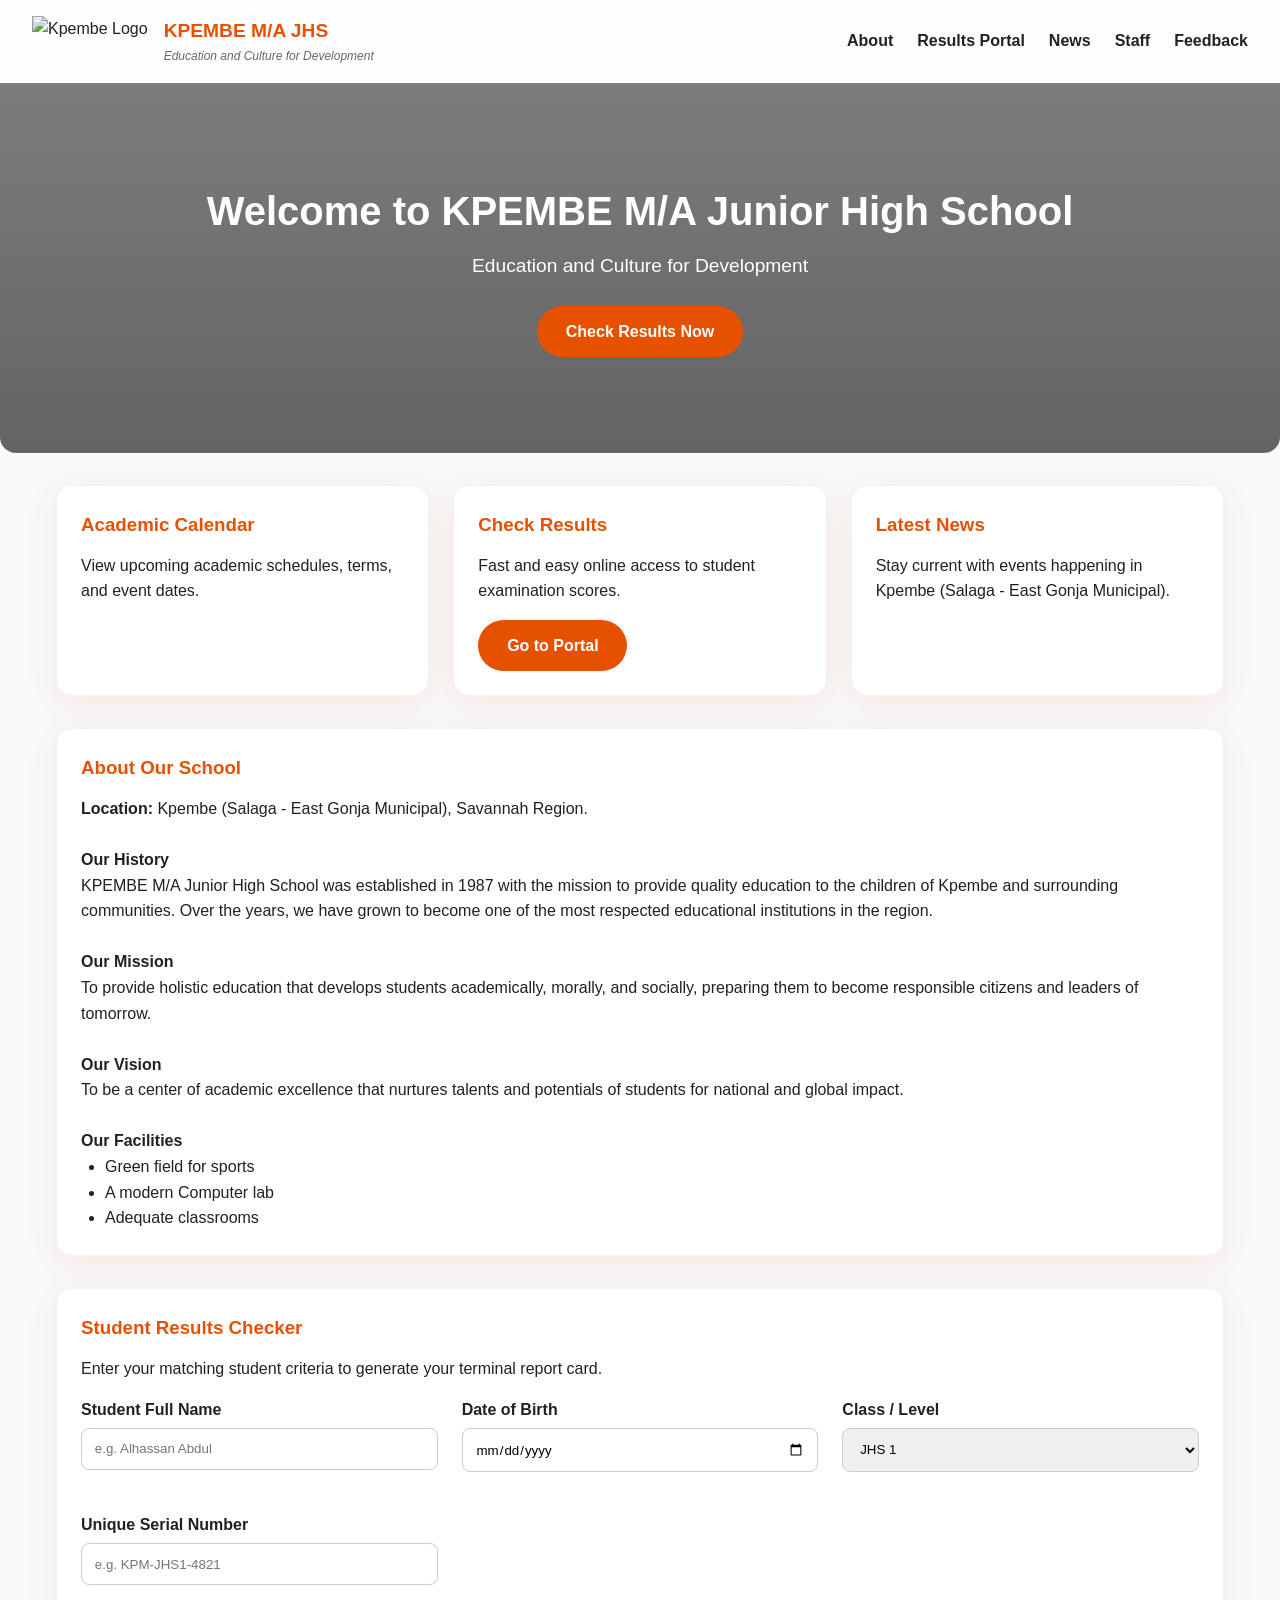
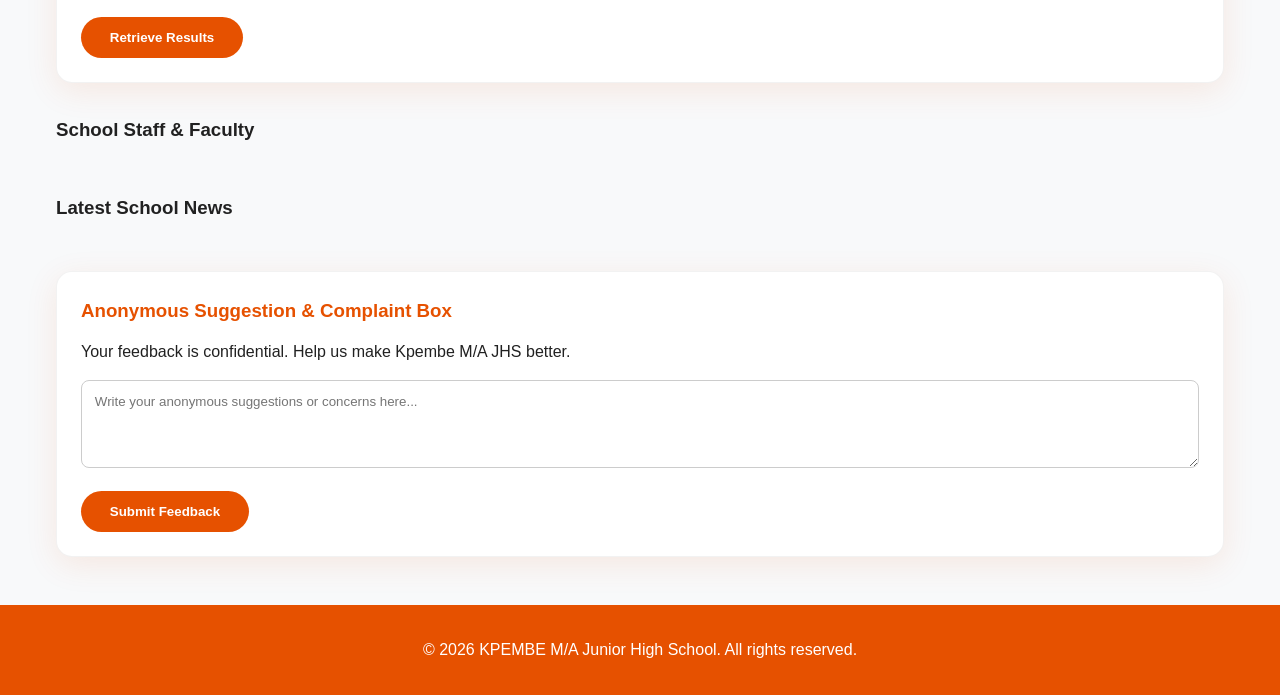
==== index.html @ ba6d4b0a "Add files via upload" ====
<!DOCTYPE html>
<html lang="en">
<head>
  <meta charset="UTF-8">
  <meta name="viewport" content="width=device-width, initial-scale=1.0">
  <title>Kpembe M/A Junior High School</title>
  <link rel="stylesheet" href="style.css">
  <link rel="manifest" href="manifest.json">
  <script src="https://cdnjs.cloudflare.com/ajax/libs/html2pdf.js/0.10.1/html2pdf.bundle.min.js"></script>
</head>
<body>

  <header>
    <div class="brand">
      <img src="https://via.placeholder.com/60/E65100/FFFFFF?text=KPM" alt="Kpembe Logo" class="zoomable">
      <div class="brand-text">
        <h1>Kpembe M/A JHS</h1>
        <p>Education and Culture for Development</p>
      </div>
    </div>
    <nav>
      <ul>
        <li><a href="#about">About</a></li>
        <li><a href="#results">Results Portal</a></li>
        <li><a href="#news">News</a></li>
        <li><a href="#staff">Staff</a></li>
        <li><a href="#complaints">Feedback</a></li>
    
      </ul>
    </nav>
  </header>

  <section class="hero">
    <h2>Welcome to KPEMBE M/A Junior High School</h2>
    <p>Education and Culture for Development</p>
    <a href="#results" class="btn">Check Results Now</a>
  </section>

  <main class="container">
    
    <!-- Quick Access Links -->
    <section class="grid" style="margin-bottom: 2rem;">
      <div class="card">
        <h3>Academic Calendar</h3>
        <p>View upcoming academic schedules, terms, and event dates.</p>
      </div>
      <div class="card">
        <h3>Check Results</h3>
        <p>Fast and easy online access to student examination scores.</p>
        <a href="#results" class="btn" style="margin-top: 1rem;">Go to Portal</a>
      </div>
      <div class="card">
        <h3>Latest News</h3>
        <p>Stay current with events happening in Kpembe (Salaga - East Gonja Municipal).</p>
      </div>
    </section>

    <!-- About Section -->
    <section id="about" class="card" style="margin-bottom: 2rem;">
      <h3>About Our School</h3>
      <p><strong>Location:</strong> Kpembe (Salaga - East Gonja Municipal), Savannah Region.</p>
      <br>
      <h4>Our History</h4>
      <p>KPEMBE M/A Junior High School was established in 1987 with the mission to provide quality education to the children of Kpembe and surrounding communities. Over the years, we have grown to become one of the most respected educational institutions in the region.</p>
      <br>
      <h4>Our Mission</h4>
      <p>To provide holistic education that develops students academically, morally, and socially, preparing them to become responsible citizens and leaders of tomorrow.</p>
      <br>
      <h4>Our Vision</h4>
      <p>To be a center of academic excellence that nurtures talents and potentials of students for national and global impact.</p>
      <br>
      <h4>Our Facilities</h4>
      <ul style="margin-left: 1.5rem;">
        <li>Green field for sports</li>
        <li>A modern Computer lab</li>
        <li>Adequate classrooms</li>
      </ul>
    </section>

    <!-- Results Portal Section -->
    <section id="results" class="card" style="margin-bottom: 2rem;">
      <h3>Student Results Checker</h3>
      <p style="margin-bottom: 1rem;">Enter your matching student criteria to generate your terminal report card.</p>

      <form id="resultForm">
        <div class="grid">
          <div class="form-group">
            <label>Student Full Name</label>
            <input type="text" id="resName" required placeholder="e.g. Alhassan Abdul">
          </div>
          <div class="form-group">
            <label>Date of Birth</label>
            <input type="date" id="resDob" required>
          </div>
          <div class="form-group">
            <label>Class / Level</label>
            <select id="resClass" required>
              <option value="JHS 1">JHS 1</option>
              <option value="JHS 2">JHS 2</option>
              <option value="JHS 3">JHS 3</option>
              <option value="Mock Examinations">Mock Examinations</option>
            </select>
          </div>
          <div class="form-group">
            <label>Unique Serial Number</label>
            <input type="text" id="resSerial" required placeholder="e.g. KPM-JHS1-4821">
          </div>
        </div>
        <button type="submit" class="btn" style="margin-top: 1rem;">Retrieve Results</button>
      </form>

      <!-- Dynamic Report Container -->
      <div id="reportContainer" style="display:none;" class="results-card">
        <div id="pdfContent">
          <div class="results-header">
            <h2>KPEMBE M/A JUNIOR HIGH SCHOOL</h2>
            <p>Salaga - East Gonja Municipal | Motto: Education and Culture for Development</p>
            <h3>TERMINAL ACADEMIC REPORT</h3>
          </div>
          
          <div id="studentDetails"></div>
          
          <div class="table-responsive">
            <table id="resultsTable">
              <thead>
                <tr>
                  <th>Subject</th>
                  <th>C.A. (30%)</th>
                  <th>Exams (70%)</th>
                  <th>Total (100%)</th>
                  <th>Grade</th>
                  <th>Interpretation</th>
                  <th>Remarks</th>
                </tr>
              </thead>
              <tbody></tbody>
            </table>
          </div>
          <div id="summaryDetails"></div>
        </div>
        <button id="downloadPdfBtn" class="btn" style="margin-top: 1rem;">Download PDF Report</button>
      </div>
    </section>

    <!-- Dynamic Staff Directory -->
    <section id="staff" style="margin-bottom: 2rem;">
      <h3 style="margin-bottom: 1rem;">School Staff & Faculty</h3>
      <div id="staffGrid" class="grid"></div>
    </section>

    <!-- Dynamic News Section -->
    <section id="news" style="margin-bottom: 2rem;">
      <h3 style="margin-bottom: 1rem;">Latest School News</h3>
      <div id="newsGrid" class="grid"></div>
    </section>

    <!-- Anonymous Complaints Section -->
    <section id="complaints" class="card">
      <h3>Anonymous Suggestion & Complaint Box</h3>
      <p>Your feedback is confidential. Help us make Kpembe M/A JHS better.</p>
      <form id="complaintForm" style="margin-top: 1rem;">
        <div class="form-group">
          <textarea id="complaintMsg" rows="4" placeholder="Write your anonymous suggestions or concerns here..." required></textarea>
        </div>
        <button type="submit" class="btn">Submit Feedback</button>
      </form>
    </section>

  </main>

  <!-- Lightbox Modal for Images -->
  <div id="lightbox" class="lightbox">
    <img id="lightboxImg" src="" alt="Zoomed View">
  </div>

  <footer>
    <p>&copy; 2026 KPEMBE M/A Junior High School. All rights reserved.</p>
  </footer>

  <script src="app.js"></script>
</body>
</html>
---- style.css ----
/* DESIGN SYSTEM - KPEMBE M/A JHS */
:root {
  --primary-orange: #E65100;
  --secondary-orange: #FF7043;
  --light-orange: #FFF3E0;
  --dark-text: #212121;
  --light-bg: #F8F9FA;
  --glass-bg: rgba(255, 255, 255, 0.85);
  --glass-border: rgba(255, 255, 255, 0.2);
  --shadow: 0 8px 32px 0 rgba(230, 81, 0, 0.1);
  --radius: 16px;
}

* {
  box-sizing: border-box;
  margin: 0;
  padding: 0;
  font-family: 'Segoe UI', Tahoma, Geneva, Verdana, sans-serif;
}

body {
  background-color: var(--light-bg);
  color: var(--dark-text);
  line-height: 1.6;
}

/* Header & Glass Nav */
header {
  background: var(--glass-bg);
  backdrop-filter: blur(10px);
  position: sticky;
  top: 0;
  z-index: 1000;
  border-bottom: 1px solid var(--glass-border);
  padding: 1rem 2rem;
  display: flex;
  justify-content: space-between;
  align-items: center;
}

.brand {
  display: flex;
  align-items: center;
  gap: 1rem;
}

.brand img {
  height: 50px;
  cursor: pointer;
  transition: transform 0.3s;
}

.brand img:hover {
  transform: scale(1.05);
}

.brand-text h1 {
  font-size: 1.2rem;
  color: var(--primary-orange);
  text-transform: uppercase;
}

.brand-text p {
  font-size: 0.75rem;
  font-style: italic;
  color: #666;
}

nav ul {
  display: flex;
  list-style: none;
  gap: 1.5rem;
}

nav a {
  text-decoration: none;
  color: var(--dark-text);
  font-weight: 600;
  transition: color 0.3s;
}

nav a:hover {
  color: var(--primary-orange);
}

/* Modern Hero Section */
.hero {
  position: relative;
  background: linear-gradient(rgba(0,0,0,0.5), rgba(0,0,0,0.6)), url('https://images.unsplash.com/photo-1509062522246-3755977927d7?auto=format&fit=crop&w=1200&q=80');
  background-size: cover;
  background-position: center;
  color: white;
  padding: 6rem 2rem;
  text-align: center;
  border-radius: 0 0 var(--radius) var(--radius);
}

.hero h2 {
  font-size: 2.5rem;
  margin-bottom: 0.5rem;
}

.hero p {
  font-size: 1.2rem;
  margin-bottom: 1.5rem;
}

.btn {
  background-color: var(--primary-orange);
  color: white;
  padding: 0.8rem 1.8rem;
  border: none;
  border-radius: 30px;
  font-weight: bold;
  cursor: pointer;
  text-decoration: none;
  display: inline-block;
  transition: background 0.3s, transform 0.2s;
}

.btn:hover {
  background-color: var(--secondary-orange);
  transform: translateY(-2px);
}

/* Container & Cards Layout */
.container {
  max-width: 1200px;
  margin: 2rem auto;
  padding: 0 1rem;
}

.grid {
  display: grid;
  grid-template-columns: repeat(auto-fit, minmax(300px, 1fr));
  gap: 1.5rem;
}

.card {
  background: white;
  border-radius: var(--radius);
  padding: 1.5rem;
  box-shadow: var(--shadow);
  border: 1px solid rgba(0,0,0,0.05);
  transition: transform 0.3s;
}

.card:hover {
  transform: translateY(-5px);
}

.card h3 {
  color: var(--primary-orange);
  margin-bottom: 0.8rem;
}

/* Result Sheet Design */
.results-card {
  background: white;
  border-radius: var(--radius);
  padding: 2rem;
  box-shadow: var(--shadow);
  margin-top: 2rem;
}

.results-header {
  text-align: center;
  border-bottom: 2px solid var(--primary-orange);
  padding-bottom: 1rem;
  margin-bottom: 1rem;
}

.table-responsive {
  overflow-x: auto;
}

table {
  width: 100%;
  border-collapse: collapse;
  margin: 1rem 0;
}

table, th, td {
  border: 1px solid #ddd;
}

th, td {
  padding: 12px;
  text-align: left;
}

th {
  background-color: var(--light-orange);
  color: var(--primary-orange);
}

/* Lightbox Modal */
.lightbox {
  display: none;
  position: fixed;
  z-index: 2000;
  top: 0;
  left: 0;
  width: 100%;
  height: 100%;
  background: rgba(0, 0, 0, 0.85);
  justify-content: center;
  align-items: center;
}

.lightbox img {
  max-width: 90%;
  max-height: 90%;
  border-radius: 8px;
}

/* Footer */
footer {
  background: var(--primary-orange);
  color: white;
  text-align: center;
  padding: 2rem;
  margin-top: 3rem;
}

/* Forms */
.form-group {
  margin-bottom: 1rem;
}

.form-group label {
  display: block;
  margin-bottom: 0.3rem;
  font-weight: 600;
}

.form-group input, .form-group select, .form-group textarea {
  width: 100%;
  padding: 0.8rem;
  border: 1px solid #ccc;
  border-radius: 8px;
}
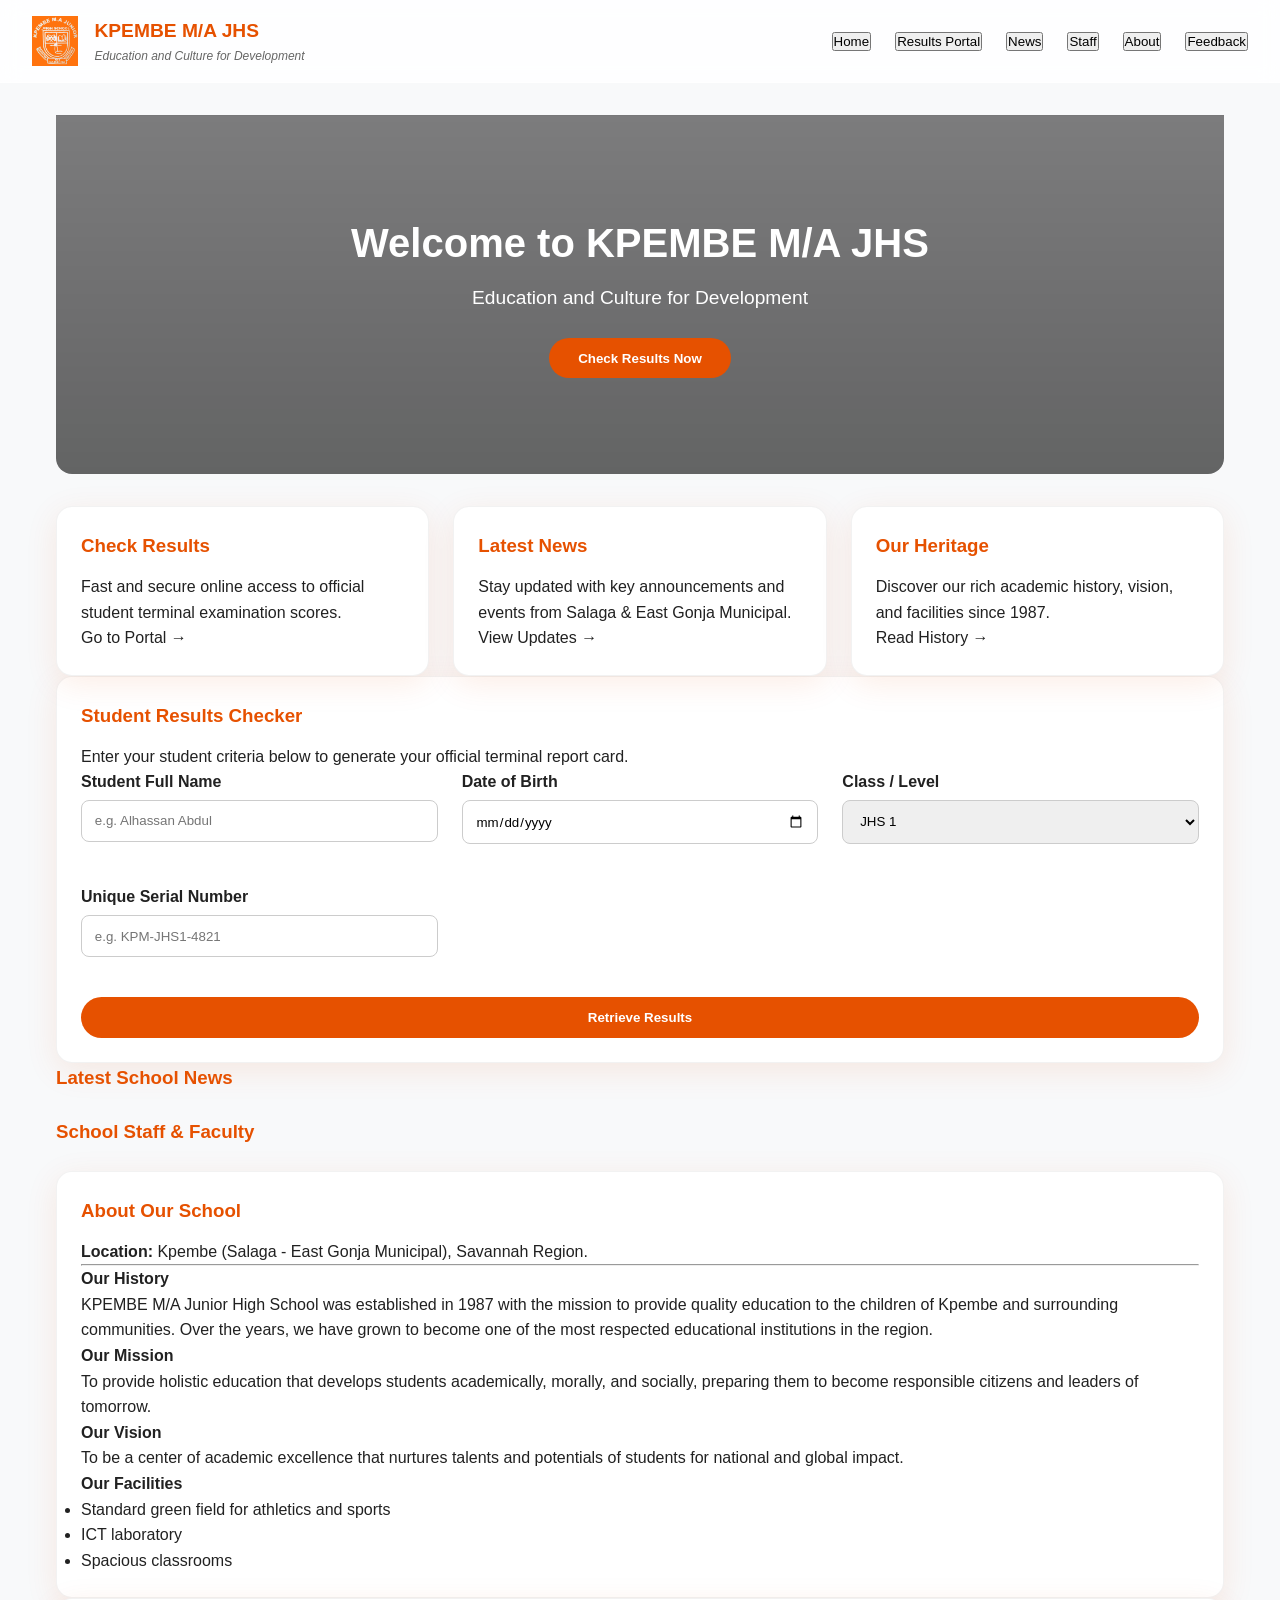
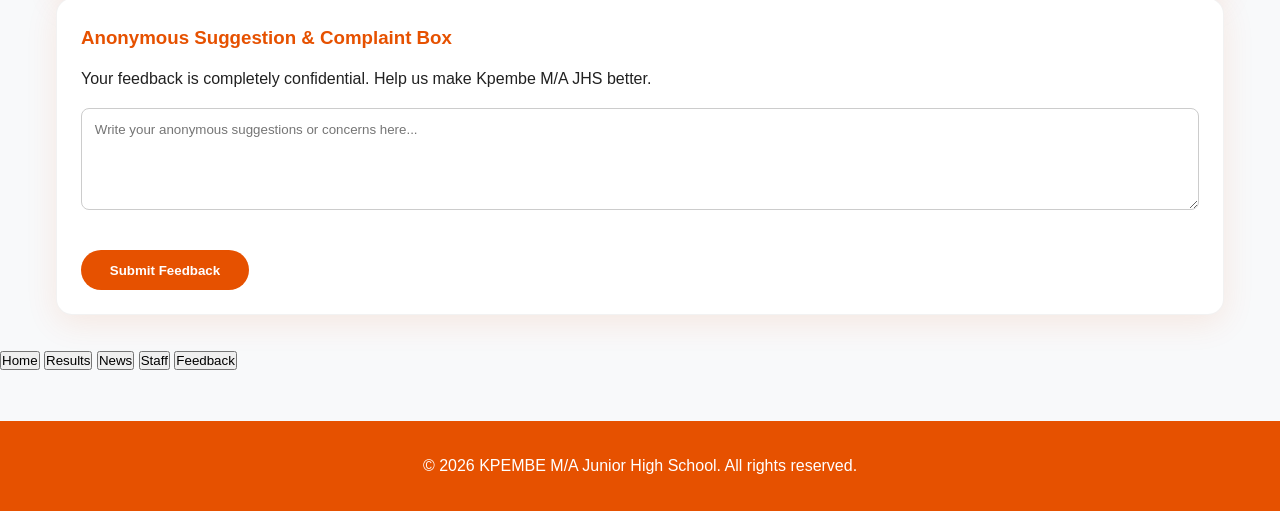
==== commit de1ca699: "Update index.html" ====
--- a/index.html
+++ b/index.html
@@ -2,171 +2,257 @@
 <html lang="en">
 <head>
   <meta charset="UTF-8">
-  <meta name="viewport" content="width=device-width, initial-scale=1.0">
+  <meta name="viewport" content="width=device-width, initial-scale=1.0, maximum-scale=1.0, user-scalable=no">
   <title>Kpembe M/A Junior High School</title>
+  
+  <!-- Preconnect & CDNs -->
+  <link rel="preconnect" href="https://cdnjs.cloudflare.com">
   <link rel="stylesheet" href="style.css">
   <link rel="manifest" href="manifest.json">
   <script src="https://cdnjs.cloudflare.com/ajax/libs/html2pdf.js/0.10.1/html2pdf.bundle.min.js"></script>
 </head>
 <body>
 
+  <!-- ================================================================= -->
+  <!-- FLOATING SIDE INSTALL WIDGET (WHATSAPP STYLE POSITIONING)        -->
+  <!-- ================================================================= -->
+  <div id="pwaBanner" class="pwa-floating-widget" style="display: none;">
+    <div class="pwa-widget-content">
+      <!-- You can swap the icon below with an image if preferred -->
+      <span class="pwa-widget-icon">📱</span>
+      <div class="pwa-widget-text">
+        <strong>Install App</strong>
+        <p id="pwaInstruction">Fast access</p>
+      </div>
+      <button id="pwaInstallBtn" class="btn btn-sm pwa-widget-btn">Install</button>
+      <button id="pwaCloseBtn" class="pwa-widget-close">&times;</button>
+    </div>
+  </div>
+
+  <!-- Main Header -->
   <header>
     <div class="brand">
-      <img src="https://via.placeholder.com/60/E65100/FFFFFF?text=KPM" alt="Kpembe Logo" class="zoomable">
+      <!-- =============================================================== -->
+      <!-- MAIN SCHOOL LOGO                                                -->
+      <!-- Default image set to logo.png with standard fallback            -->
+      <!-- =============================================================== -->
+      <img src="logo.png" onerror="this.onerror=null; this.src='https://via.placeholder.com/60/E65100/FFFFFF?text=KPM';" alt="Kpembe Logo" class="zoomable school-logo">
+      
       <div class="brand-text">
         <h1>Kpembe M/A JHS</h1>
         <p>Education and Culture for Development</p>
       </div>
     </div>
-    <nav>
+    <nav class="desktop-nav">
       <ul>
-        <li><a href="#about">About</a></li>
-        <li><a href="#results">Results Portal</a></li>
-        <li><a href="#news">News</a></li>
-        <li><a href="#staff">Staff</a></li>
-        <li><a href="#complaints">Feedback</a></li>
-    
+        <li><button class="nav-tab active" data-target="homeTab">Home</button></li>
+        <li><button class="nav-tab" data-target="resultsTab">Results Portal</button></li>
+        <li><button class="nav-tab" data-target="newsTab">News</button></li>
+        <li><button class="nav-tab" data-target="staffTab">Staff</button></li>
+        <li><button class="nav-tab" data-target="aboutTab">About</button></li>
+        <li><button class="nav-tab" data-target="feedbackTab">Feedback</button></li>
       </ul>
     </nav>
   </header>
 
-  <section class="hero">
-    <h2>Welcome to KPEMBE M/A Junior High School</h2>
-    <p>Education and Culture for Development</p>
-    <a href="#results" class="btn">Check Results Now</a>
-  </section>
-
   <main class="container">
-    
-    <!-- Quick Access Links -->
-    <section class="grid" style="margin-bottom: 2rem;">
-      <div class="card">
-        <h3>Academic Calendar</h3>
-        <p>View upcoming academic schedules, terms, and event dates.</p>
-      </div>
-      <div class="card">
-        <h3>Check Results</h3>
-        <p>Fast and easy online access to student examination scores.</p>
-        <a href="#results" class="btn" style="margin-top: 1rem;">Go to Portal</a>
-      </div>
-      <div class="card">
-        <h3>Latest News</h3>
-        <p>Stay current with events happening in Kpembe (Salaga - East Gonja Municipal).</p>
-      </div>
-    </section>
-
-    <!-- About Section -->
-    <section id="about" class="card" style="margin-bottom: 2rem;">
-      <h3>About Our School</h3>
-      <p><strong>Location:</strong> Kpembe (Salaga - East Gonja Municipal), Savannah Region.</p>
-      <br>
-      <h4>Our History</h4>
-      <p>KPEMBE M/A Junior High School was established in 1987 with the mission to provide quality education to the children of Kpembe and surrounding communities. Over the years, we have grown to become one of the most respected educational institutions in the region.</p>
-      <br>
-      <h4>Our Mission</h4>
-      <p>To provide holistic education that develops students academically, morally, and socially, preparing them to become responsible citizens and leaders of tomorrow.</p>
-      <br>
-      <h4>Our Vision</h4>
-      <p>To be a center of academic excellence that nurtures talents and potentials of students for national and global impact.</p>
-      <br>
-      <h4>Our Facilities</h4>
-      <ul style="margin-left: 1.5rem;">
-        <li>Green field for sports</li>
-        <li>A modern Computer lab</li>
-        <li>Adequate classrooms</li>
-      </ul>
-    </section>
-
-    <!-- Results Portal Section -->
-    <section id="results" class="card" style="margin-bottom: 2rem;">
-      <h3>Student Results Checker</h3>
-      <p style="margin-bottom: 1rem;">Enter your matching student criteria to generate your terminal report card.</p>
-
-      <form id="resultForm">
-        <div class="grid">
+
+    <!-- TAB 1: HOME -->
+    <div id="homeTab" class="tab-content active">
+      <section class="hero">
+        <div class="hero-overlay">
+          <h2>Welcome to KPEMBE M/A JHS</h2>
+          <p>Education and Culture for Development</p>
+          <button class="btn switch-tab-btn" data-target="resultsTab">Check Results Now</button>
+        </div>
+      </section>
+
+      <section class="grid" style="margin-top: 2rem;">
+        <div class="card interactive-card switch-tab-btn" data-target="resultsTab">
+          <h3>Check Results</h3>
+          <p>Fast and secure online access to official student terminal examination scores.</p>
+          <span class="card-link">Go to Portal &rarr;</span>
+        </div>
+        <div class="card interactive-card switch-tab-btn" data-target="newsTab">
+          <h3>Latest News</h3>
+          <p>Stay updated with key announcements and events from Salaga & East Gonja Municipal.</p>
+          <span class="card-link">View Updates &rarr;</span>
+        </div>
+        <div class="card interactive-card switch-tab-btn" data-target="aboutTab">
+          <h3>Our Heritage</h3>
+          <p>Discover our rich academic history, vision, and facilities since 1987.</p>
+          <span class="card-link">Read History &rarr;</span>
+        </div>
+      </section>
+    </div>
+
+    <!-- TAB 2: RESULTS PORTAL -->
+    <div id="resultsTab" class="tab-content">
+      <section class="card">
+        <div class="section-header">
+          <h3>Student Results Checker</h3>
+          <p>Enter your student criteria below to generate your official terminal report card.</p>
+        </div>
+
+        <form id="resultForm">
+          <div class="grid">
+            <div class="form-group">
+              <label for="resName">Student Full Name</label>
+              <input type="text" id="resName" required placeholder="e.g. Alhassan Abdul">
+            </div>
+            <div class="form-group">
+              <label for="resDob">Date of Birth</label>
+              <input type="date" id="resDob" required>
+            </div>
+            <div class="form-group">
+              <label for="resClass">Class / Level</label>
+              <select id="resClass" required>
+                <option value="JHS 1">JHS 1</option>
+                <option value="JHS 2">JHS 2</option>
+                <option value="JHS 3">JHS 3</option>
+                <option value="Mock Examinations">Mock Examinations</option>
+              </select>
+            </div>
+            <div class="form-group">
+              <label for="resSerial">Unique Serial Number</label>
+              <input type="text" id="resSerial" required placeholder="e.g. KPM-JHS1-4821">
+            </div>
+          </div>
+          <button type="submit" id="searchSubmitBtn" class="btn" style="margin-top: 1.5rem; width: 100%;">
+            <span class="btn-text">Retrieve Results</span>
+            <span class="spinner" style="display:none;"></span>
+          </button>
+        </form>
+
+        <!-- Dynamic Report Container -->
+        <div id="reportContainer" style="display:none;" class="results-card">
+          <div id="pdfContent">
+            <div class="results-header">
+              <!-- =============================================================== -->
+              <!-- REPORT CARD HEADER LOGO                                         -->
+              <!-- Uses logo.png in the printed PDF report card header             -->
+              <!-- =============================================================== -->
+              <img src="logo.png" onerror="this.onerror=null; this.src='https://via.placeholder.com/60/E65100/FFFFFF?text=KPM';" alt="School Logo" class="report-logo">
+              
+              <h2>KPEMBE M/A JUNIOR HIGH SCHOOL</h2>
+              <p>Salaga - East Gonja Municipal | Motto: Education and Culture for Development</p>
+              <h3>TERMINAL ACADEMIC REPORT</h3>
+            </div>
+            
+            <div id="studentDetails"></div>
+            
+            <div class="table-responsive">
+              <table id="resultsTable">
+                <thead>
+                  <tr>
+                    <th>Subject</th>
+                    <th>C.A. (30%)</th>
+                    <th>Exams (70%)</th>
+                    <th>Total (100%)</th>
+                    <th>Grade</th>
+                    <th>Interpretation</th>
+                    <th>Remarks</th>
+                  </tr>
+                </thead>
+                <tbody></tbody>
+              </table>
+            </div>
+            <div id="summaryDetails"></div>
+          </div>
+          <button id="downloadPdfBtn" class="btn" style="margin-top: 1.5rem; width: 100%;">📥 Download PDF Report</button>
+        </div>
+      </section>
+    </div>
+
+    <!-- TAB 3: NEWS SECTION -->
+    <div id="newsTab" class="tab-content">
+      <section>
+        <h3 style="margin-bottom: 1.5rem; color: var(--primary-orange);">Latest School News</h3>
+        <div id="newsGrid" class="grid">
+          <div class="skeleton-card"></div>
+          <div class="skeleton-card"></div>
+        </div>
+      </section>
+    </div>
+
+    <!-- TAB 4: STAFF DIRECTORY -->
+    <div id="staffTab" class="tab-content">
+      <section>
+        <h3 style="margin-bottom: 1.5rem; color: var(--primary-orange);">School Staff & Faculty</h3>
+        <div id="staffGrid" class="grid">
+          <div class="skeleton-card"></div>
+          <div class="skeleton-card"></div>
+        </div>
+      </section>
+    </div>
+
+    <!-- TAB 5: ABOUT SCHOOL -->
+    <div id="aboutTab" class="tab-content">
+      <section class="card">
+        <h3>About Our School</h3>
+        <p style="margin-top:0.5rem;"><strong>Location:</strong> Kpembe (Salaga - East Gonja Municipal), Savannah Region.</p>
+        <hr class="divider">
+        
+        <div class="about-grid">
+          <div>
+            <h4>Our History</h4>
+            <p>KPEMBE M/A Junior High School was established in 1987 with the mission to provide quality education to the children of Kpembe and surrounding communities. Over the years, we have grown to become one of the most respected educational institutions in the region.</p>
+          </div>
+          <div>
+            <h4>Our Mission</h4>
+            <p>To provide holistic education that develops students academically, morally, and socially, preparing them to become responsible citizens and leaders of tomorrow.</p>
+          </div>
+          <div>
+            <h4>Our Vision</h4>
+            <p>To be a center of academic excellence that nurtures talents and potentials of students for national and global impact.</p>
+          </div>
+          <div>
+            <h4>Our Facilities</h4>
+            <ul class="styled-list">
+              <li>Standard green field for athletics and sports</li>
+              <li>ICT laboratory</li>
+              <li>Spacious classrooms</li>
+            </ul>
+          </div>
+        </div>
+      </section>
+    </div>
+
+    <!-- TAB 6: FEEDBACK & COMPLAINTS -->
+    <div id="feedbackTab" class="tab-content">
+      <section class="card">
+        <h3>Anonymous Suggestion & Complaint Box</h3>
+        <p style="margin-bottom: 1rem;">Your feedback is completely confidential. Help us make Kpembe M/A JHS better.</p>
+        
+        <form id="complaintForm">
           <div class="form-group">
-            <label>Student Full Name</label>
-            <input type="text" id="resName" required placeholder="e.g. Alhassan Abdul">
-          </div>
-          <div class="form-group">
-            <label>Date of Birth</label>
-            <input type="date" id="resDob" required>
-          </div>
-          <div class="form-group">
-            <label>Class / Level</label>
-            <select id="resClass" required>
-              <option value="JHS 1">JHS 1</option>
-              <option value="JHS 2">JHS 2</option>
-              <option value="JHS 3">JHS 3</option>
-              <option value="Mock Examinations">Mock Examinations</option>
-            </select>
-          </div>
-          <div class="form-group">
-            <label>Unique Serial Number</label>
-            <input type="text" id="resSerial" required placeholder="e.g. KPM-JHS1-4821">
-          </div>
-        </div>
-        <button type="submit" class="btn" style="margin-top: 1rem;">Retrieve Results</button>
-      </form>
-
-      <!-- Dynamic Report Container -->
-      <div id="reportContainer" style="display:none;" class="results-card">
-        <div id="pdfContent">
-          <div class="results-header">
-            <h2>KPEMBE M/A JUNIOR HIGH SCHOOL</h2>
-            <p>Salaga - East Gonja Municipal | Motto: Education and Culture for Development</p>
-            <h3>TERMINAL ACADEMIC REPORT</h3>
-          </div>
-          
-          <div id="studentDetails"></div>
-          
-          <div class="table-responsive">
-            <table id="resultsTable">
-              <thead>
-                <tr>
-                  <th>Subject</th>
-                  <th>C.A. (30%)</th>
-                  <th>Exams (70%)</th>
-                  <th>Total (100%)</th>
-                  <th>Grade</th>
-                  <th>Interpretation</th>
-                  <th>Remarks</th>
-                </tr>
-              </thead>
-              <tbody></tbody>
-            </table>
-          </div>
-          <div id="summaryDetails"></div>
-        </div>
-        <button id="downloadPdfBtn" class="btn" style="margin-top: 1rem;">Download PDF Report</button>
-      </div>
-    </section>
-
-    <!-- Dynamic Staff Directory -->
-    <section id="staff" style="margin-bottom: 2rem;">
-      <h3 style="margin-bottom: 1rem;">School Staff & Faculty</h3>
-      <div id="staffGrid" class="grid"></div>
-    </section>
-
-    <!-- Dynamic News Section -->
-    <section id="news" style="margin-bottom: 2rem;">
-      <h3 style="margin-bottom: 1rem;">Latest School News</h3>
-      <div id="newsGrid" class="grid"></div>
-    </section>
-
-    <!-- Anonymous Complaints Section -->
-    <section id="complaints" class="card">
-      <h3>Anonymous Suggestion & Complaint Box</h3>
-      <p>Your feedback is confidential. Help us make Kpembe M/A JHS better.</p>
-      <form id="complaintForm" style="margin-top: 1rem;">
-        <div class="form-group">
-          <textarea id="complaintMsg" rows="4" placeholder="Write your anonymous suggestions or concerns here..." required></textarea>
-        </div>
-        <button type="submit" class="btn">Submit Feedback</button>
-      </form>
-    </section>
+            <textarea id="complaintMsg" rows="5" placeholder="Write your anonymous suggestions or concerns here..." required></textarea>
+          </div>
+          <button type="submit" class="btn" style="margin-top: 1rem;">Submit Feedback</button>
+        </form>
+      </section>
+    </div>
 
   </main>
+
+  <!-- Mobile Bottom Navigation Bar -->
+  <div class="mobile-nav">
+    <button class="mobile-tab-btn active" data-target="homeTab">
+      <span class="nav-label">Home</span>
+    </button>
+    <button class="mobile-tab-btn" data-target="resultsTab">
+      <span class="nav-label">Results</span>
+    </button>
+    <button class="mobile-tab-btn" data-target="newsTab">
+      <span class="nav-label">News</span>
+    </button>
+    <button class="mobile-tab-btn" data-target="staffTab">
+      <span class="nav-label">Staff</span>
+    </button>
+    <button class="mobile-tab-btn" data-target="feedbackTab">
+      <span class="nav-label">Feedback</span>
+    </button>
+  </div>
 
   <!-- Lightbox Modal for Images -->
   <div id="lightbox" class="lightbox">
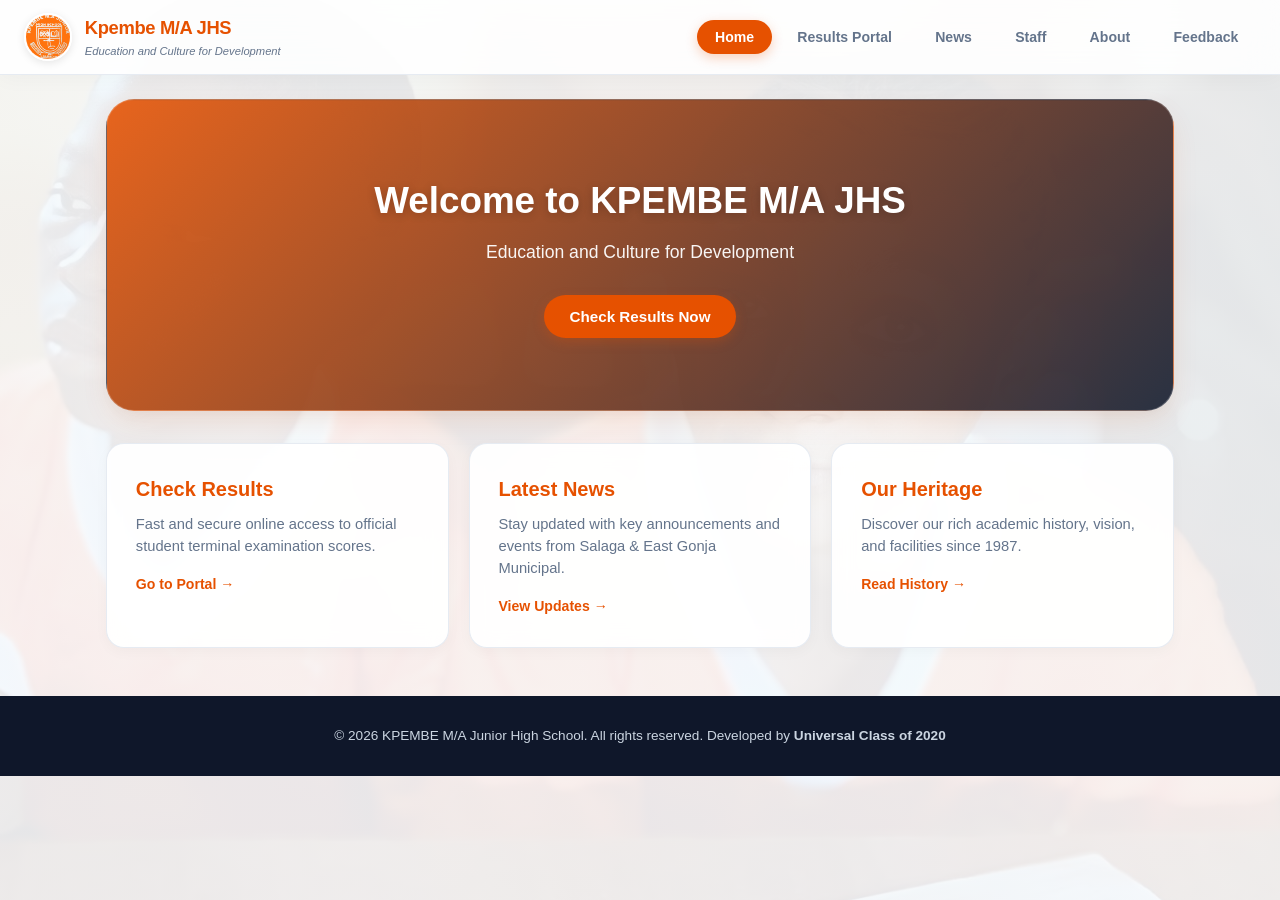
==== commit 74ef2831: "Update index.html" ====
--- a/index.html
+++ b/index.html
@@ -119,7 +119,7 @@
             </div>
           </div>
           <button type="submit" id="searchSubmitBtn" class="btn" style="margin-top: 1.5rem; width: 100%;">
-            <span class="btn-text">Retrieve Results</span>
+            <span class="btn-text">Check Results</span>
             <span class="spinner" style="display:none;"></span>
           </button>
         </form>
@@ -260,7 +260,7 @@
   </div>
 
   <footer>
-    <p>&copy; 2026 KPEMBE M/A Junior High School. All rights reserved.</p>
+    <p>&copy; 2026 KPEMBE M/A Junior High School. All rights reserved. Developed by <strong>Universal Class of 2020</strong></p>
   </footer>
 
   <script src="app.js"></script>
--- a/style.css
+++ b/style.css
@@ -1,166 +1,373 @@
-/* DESIGN SYSTEM - KPEMBE M/A JHS */
+/* MODERN DESIGN SYSTEM - KPEMBE M/A JHS */
 :root {
   --primary-orange: #E65100;
   --secondary-orange: #FF7043;
   --light-orange: #FFF3E0;
-  --dark-text: #212121;
-  --light-bg: #F8F9FA;
-  --glass-bg: rgba(255, 255, 255, 0.85);
-  --glass-border: rgba(255, 255, 255, 0.2);
-  --shadow: 0 8px 32px 0 rgba(230, 81, 0, 0.1);
-  --radius: 16px;
+  --dark-text: #0F172A;
+  --muted-text: #64748B;
+  --light-bg: #F8FAFC;
+  --card-bg: rgba(255, 255, 255, 0.94);
+  --glass-bg: rgba(255, 255, 255, 0.88);
+  --glass-border: rgba(226, 232, 240, 0.85);
+  --shadow-sm: 0 4px 14px rgba(0, 0, 0, 0.03);
+  --shadow-md: 0 12px 30px -5px rgba(230, 81, 0, 0.12), 0 8px 15px -6px rgba(0, 0, 0, 0.04);
+  --radius-sm: 12px;
+  --radius-md: 18px;
+  --radius-lg: 28px;
 }
 
 * {
   box-sizing: border-box;
   margin: 0;
   padding: 0;
-  font-family: 'Segoe UI', Tahoma, Geneva, Verdana, sans-serif;
-}
-
+  font-family: -apple-system, BlinkMacSystemFont, "Segoe UI", Roboto, Helvetica, Arial, sans-serif;
+  -webkit-tap-highlight-color: transparent;
+}
+
+/* ===================================================================== */
+/* WEBSITE BACKGROUND IMAGE & COLOR SETTINGS                            */
+/* To update the background image, keep 'background.png' in the same   */
+/* folder or replace the URL path below.                                 */
+/* ===================================================================== */
 body {
   background-color: var(--light-bg);
+  background-image: linear-gradient(rgba(248, 250, 252, 0.92), rgba(248, 250, 252, 0.92)), url('background.png');
+  background-size: cover;
+  background-position: center;
+  background-attachment: fixed;
+  background-repeat: no-repeat;
   color: var(--dark-text);
   line-height: 1.6;
-}
-
-/* Header & Glass Nav */
+  padding-bottom: 75px; /* Space for mobile nav */
+}
+
+/* Scrollbar Styling */
+::-webkit-scrollbar {
+  width: 8px;
+}
+::-webkit-scrollbar-track {
+  background: #f1f1f1;
+}
+::-webkit-scrollbar-thumb {
+  background: var(--secondary-orange);
+  border-radius: 4px;
+}
+
+/* ===================================================================== */
+/* FLOATING SIDE PWA INSTALL WIDGET (WHATSAPP-STYLE SIDEBAR POSITIONING) */
+/* ===================================================================== */
+.pwa-floating-widget {
+  position: fixed;
+  right: 15px;
+  bottom: 85px;
+  z-index: 2500;
+  animation: bounceInRight 0.5s cubic-bezier(0.175, 0.885, 0.32, 1.275);
+}
+
+.pwa-widget-content {
+  background: #075E54; /* Classic WhatsApp dark teal accent */
+  background: linear-gradient(135deg, #0f766e, #075E54);
+  color: #ffffff;
+  padding: 0.6rem 0.9rem;
+  border-radius: 30px;
+  display: flex;
+  align-items: center;
+  gap: 0.6rem;
+  box-shadow: 0 8px 24px rgba(0, 0, 0, 0.22);
+  border: 1px solid rgba(255, 255, 255, 0.2);
+  backdrop-filter: blur(8px);
+}
+
+.pwa-widget-icon {
+  font-size: 1.2rem;
+}
+
+.pwa-widget-text strong {
+  display: block;
+  font-size: 0.78rem;
+  line-height: 1.1;
+  color: #a7f3d0;
+}
+
+.pwa-widget-text p {
+  font-size: 0.68rem;
+  opacity: 0.9;
+  white-space: nowrap;
+}
+
+.pwa-widget-btn {
+  background: #25D366 !important; /* WhatsApp Green */
+  color: #052e16 !important;
+  font-weight: 800 !important;
+  border-radius: 20px !important;
+  padding: 0.3rem 0.75rem !important;
+  font-size: 0.75rem !important;
+  box-shadow: none !important;
+}
+
+.pwa-widget-btn:hover {
+  background: #34d399 !important;
+}
+
+.pwa-widget-close {
+  background: none;
+  border: none;
+  color: rgba(255, 255, 255, 0.7);
+  font-size: 1.2rem;
+  cursor: pointer;
+  padding: 0 0.2rem;
+  line-height: 1;
+}
+
+.pwa-widget-close:hover {
+  color: #ffffff;
+}
+
+/* Header & Glass Navigation */
 header {
   background: var(--glass-bg);
-  backdrop-filter: blur(10px);
+  backdrop-filter: blur(16px);
+  -webkit-backdrop-filter: blur(16px);
   position: sticky;
   top: 0;
   z-index: 1000;
   border-bottom: 1px solid var(--glass-border);
-  padding: 1rem 2rem;
+  padding: 0.8rem 1.5rem;
   display: flex;
   justify-content: space-between;
   align-items: center;
+  box-shadow: 0 4px 20px rgba(0,0,0,0.03);
 }
 
 .brand {
   display: flex;
   align-items: center;
-  gap: 1rem;
-}
-
-.brand img {
-  height: 50px;
-  cursor: pointer;
-  transition: transform 0.3s;
-}
-
-.brand img:hover {
+  gap: 0.8rem;
+}
+
+/* ===================================================================== */
+/* LOGO STYLING                                                          */
+/* ===================================================================== */
+.school-logo {
+  height: 48px;
+  width: 48px;
+  border-radius: 50%;
+  object-fit: cover;
+  box-shadow: 0 2px 8px rgba(0, 0, 0, 0.1);
+  border: 2px solid white;
+  transition: transform 0.3s ease;
+}
+
+.school-logo:hover {
   transform: scale(1.05);
 }
 
+.report-logo {
+  height: 60px;
+  width: 60px;
+  border-radius: 50%;
+  object-fit: cover;
+  margin-bottom: 0.5rem;
+}
+
 .brand-text h1 {
-  font-size: 1.2rem;
-  color: var(--primary-orange);
-  text-transform: uppercase;
+  font-size: 1.15rem;
+  color: var(--primary-orange);
+  font-weight: 800;
+  letter-spacing: -0.02em;
 }
 
 .brand-text p {
-  font-size: 0.75rem;
+  font-size: 0.7rem;
   font-style: italic;
-  color: #666;
-}
-
-nav ul {
+  color: var(--muted-text);
+}
+
+/* Nav Tabs */
+.desktop-nav ul {
   display: flex;
   list-style: none;
-  gap: 1.5rem;
-}
-
-nav a {
-  text-decoration: none;
-  color: var(--dark-text);
+  gap: 0.5rem;
+}
+
+.nav-tab {
+  background: none;
+  border: none;
+  padding: 0.55rem 1.1rem;
   font-weight: 600;
-  transition: color 0.3s;
-}
-
-nav a:hover {
-  color: var(--primary-orange);
-}
-
-/* Modern Hero Section */
+  font-size: 0.88rem;
+  color: var(--muted-text);
+  border-radius: 20px;
+  cursor: pointer;
+  transition: all 0.25s ease;
+}
+
+.nav-tab:hover {
+  color: var(--primary-orange);
+  background: var(--light-orange);
+}
+
+.nav-tab.active {
+  color: white;
+  background: var(--primary-orange);
+  box-shadow: 0 4px 12px rgba(230, 81, 0, 0.25);
+}
+
+/* Hero Section */
 .hero {
   position: relative;
-  background: linear-gradient(rgba(0,0,0,0.5), rgba(0,0,0,0.6)), url('https://images.unsplash.com/photo-1509062522246-3755977927d7?auto=format&fit=crop&w=1200&q=80');
+  background: linear-gradient(135deg, rgba(230, 81, 0, 0.88), rgba(15, 23, 42, 0.88)), url('https://images.unsplash.com/photo-1509062522246-3755977927d7?auto=format&fit=crop&w=1200&q=80');
   background-size: cover;
   background-position: center;
   color: white;
-  padding: 6rem 2rem;
+  padding: 4.5rem 1.8rem;
   text-align: center;
-  border-radius: 0 0 var(--radius) var(--radius);
+  border-radius: var(--radius-lg);
+  margin-top: 1rem;
+  box-shadow: var(--shadow-md);
+  border: 1px solid rgba(255, 255, 255, 0.2);
 }
 
 .hero h2 {
-  font-size: 2.5rem;
+  font-size: 2.3rem;
+  font-weight: 800;
   margin-bottom: 0.5rem;
+  text-shadow: 0 2px 10px rgba(0,0,0,0.2);
 }
 
 .hero p {
-  font-size: 1.2rem;
-  margin-bottom: 1.5rem;
-}
-
+  font-size: 1.1rem;
+  opacity: 0.95;
+  margin-bottom: 1.8rem;
+}
+
+/* Tab Management */
+.tab-content {
+  display: none;
+  animation: fadeIn 0.35s cubic-bezier(0.16, 1, 0.3, 1);
+}
+
+.tab-content.active {
+  display: block;
+}
+
+/* Container & Cards Layout */
+.container {
+  max-width: 1100px;
+  margin: 1.5rem auto;
+  padding: 0 1rem;
+}
+
+.grid {
+  display: grid;
+  grid-template-columns: repeat(auto-fit, minmax(280px, 1fr));
+  gap: 1.25rem;
+}
+
+.card {
+  background: var(--card-bg);
+  backdrop-filter: blur(10px);
+  -webkit-backdrop-filter: blur(10px);
+  border-radius: var(--radius-md);
+  padding: 1.8rem;
+  box-shadow: var(--shadow-sm);
+  border: 1px solid var(--glass-border);
+  transition: transform 0.25s ease, box-shadow 0.25s ease, border-color 0.25s ease;
+}
+
+.card:hover {
+  transform: translateY(-4px);
+  box-shadow: var(--shadow-md);
+  border-color: rgba(230, 81, 0, 0.3);
+}
+
+.interactive-card {
+  cursor: pointer;
+}
+
+.card h3 {
+  color: var(--primary-orange);
+  font-size: 1.25rem;
+  margin-bottom: 0.5rem;
+  font-weight: 700;
+}
+
+.card p {
+  color: var(--muted-text);
+  font-size: 0.92rem;
+  line-height: 1.5;
+}
+
+.card-link {
+  display: inline-block;
+  margin-top: 1rem;
+  font-weight: 700;
+  font-size: 0.88rem;
+  color: var(--primary-orange);
+}
+
+/* Buttons & Inputs */
 .btn {
   background-color: var(--primary-orange);
   color: white;
-  padding: 0.8rem 1.8rem;
+  padding: 0.8rem 1.6rem;
   border: none;
   border-radius: 30px;
-  font-weight: bold;
+  font-weight: 700;
+  font-size: 0.95rem;
   cursor: pointer;
   text-decoration: none;
-  display: inline-block;
-  transition: background 0.3s, transform 0.2s;
+  display: inline-flex;
+  align-items: center;
+  justify-content: center;
+  gap: 0.5rem;
+  transition: all 0.25s ease;
+  box-shadow: 0 4px 12px rgba(230, 81, 0, 0.25);
 }
 
 .btn:hover {
   background-color: var(--secondary-orange);
   transform: translateY(-2px);
-}
-
-/* Container & Cards Layout */
-.container {
-  max-width: 1200px;
-  margin: 2rem auto;
-  padding: 0 1rem;
-}
-
-.grid {
-  display: grid;
-  grid-template-columns: repeat(auto-fit, minmax(300px, 1fr));
-  gap: 1.5rem;
-}
-
-.card {
+  box-shadow: 0 6px 16px rgba(230, 81, 0, 0.35);
+}
+
+.form-group {
+  margin-bottom: 1.2rem;
+}
+
+.form-group label {
+  display: block;
+  margin-bottom: 0.4rem;
+  font-weight: 600;
+  font-size: 0.85rem;
+  color: var(--dark-text);
+}
+
+.form-group input, .form-group select, .form-group textarea {
+  width: 100%;
+  padding: 0.85rem 1rem;
+  border: 1.5px solid #E2E8F0;
+  border-radius: var(--radius-sm);
+  background: rgba(248, 250, 252, 0.8);
+  font-size: 0.95rem;
+  transition: all 0.2s ease;
+}
+
+.form-group input:focus, .form-group select:focus, .form-group textarea:focus {
+  outline: none;
+  border-color: var(--primary-orange);
   background: white;
-  border-radius: var(--radius);
-  padding: 1.5rem;
-  box-shadow: var(--shadow);
-  border: 1px solid rgba(0,0,0,0.05);
-  transition: transform 0.3s;
-}
-
-.card:hover {
-  transform: translateY(-5px);
-}
-
-.card h3 {
-  color: var(--primary-orange);
-  margin-bottom: 0.8rem;
-}
-
-/* Result Sheet Design */
+  box-shadow: 0 0 0 4px rgba(230, 81, 0, 0.1);
+}
+
+/* Results Display */
 .results-card {
   background: white;
-  border-radius: var(--radius);
-  padding: 2rem;
-  box-shadow: var(--shadow);
-  margin-top: 2rem;
+  border-radius: var(--radius-md);
+  padding: 1.8rem;
+  box-shadow: var(--shadow-md);
+  margin-top: 1.5rem;
+  border: 2px solid var(--light-orange);
 }
 
 .results-header {
@@ -170,28 +377,93 @@
   margin-bottom: 1rem;
 }
 
+.results-header h2 {
+  font-size: 1.35rem;
+  color: var(--primary-orange);
+}
+
 .table-responsive {
   overflow-x: auto;
+  border-radius: var(--radius-sm);
+  border: 1px solid #E2E8F0;
 }
 
 table {
   width: 100%;
   border-collapse: collapse;
-  margin: 1rem 0;
-}
-
-table, th, td {
-  border: 1px solid #ddd;
 }
 
 th, td {
-  padding: 12px;
+  padding: 12px 14px;
   text-align: left;
+  font-size: 0.88rem;
+  border-bottom: 1px solid #E2E8F0;
 }
 
 th {
   background-color: var(--light-orange);
   color: var(--primary-orange);
+  font-weight: 700;
+}
+
+/* Mobile Bottom Navigation */
+.mobile-nav {
+  display: none;
+  position: fixed;
+  bottom: 0;
+  left: 0;
+  right: 0;
+  background: var(--glass-bg);
+  backdrop-filter: blur(16px);
+  -webkit-backdrop-filter: blur(16px);
+  border-top: 1px solid var(--glass-border);
+  padding: 0.7rem 0.2rem;
+  z-index: 1000;
+  justify-content: space-around;
+  box-shadow: 0 -4px 15px rgba(0,0,0,0.05);
+}
+
+.mobile-tab-btn {
+  background: none;
+  border: none;
+  display: flex;
+  flex-direction: column;
+  align-items: center;
+  gap: 0.2rem;
+  color: var(--muted-text);
+  font-size: 0.78rem;
+  font-weight: 600;
+  cursor: pointer;
+  flex: 1;
+}
+
+.mobile-tab-btn.active {
+  color: var(--primary-orange);
+  font-weight: 800;
+}
+
+/* Skeleton Loading Effect */
+.skeleton-card {
+  height: 180px;
+  background: linear-gradient(90deg, #f0f0f0 25%, #e0e0e0 50%, #f0f0f0 75%);
+  background-size: 200% 100%;
+  animation: loading 1.5s infinite;
+  border-radius: var(--radius-md);
+}
+
+@keyframes loading {
+  0% { background-position: 200% 0; }
+  100% { background-position: -200% 0; }
+}
+
+@keyframes fadeIn {
+  from { opacity: 0; transform: translateY(6px); }
+  to { opacity: 1; transform: translateY(0); }
+}
+
+@keyframes bounceInRight {
+  from { opacity: 0; transform: translateX(100px); }
+  to { opacity: 1; transform: translateX(0); }
 }
 
 /* Lightbox Modal */
@@ -211,32 +483,38 @@
 .lightbox img {
   max-width: 90%;
   max-height: 90%;
-  border-radius: 8px;
+  border-radius: var(--radius-sm);
 }
 
 /* Footer */
 footer {
-  background: var(--primary-orange);
-  color: white;
+  background: var(--dark-text);
+  color: #CBD5E1;
   text-align: center;
-  padding: 2rem;
+  padding: 1.8rem;
   margin-top: 3rem;
-}
-
-/* Forms */
-.form-group {
-  margin-bottom: 1rem;
-}
-
-.form-group label {
-  display: block;
-  margin-bottom: 0.3rem;
-  font-weight: 600;
-}
-
-.form-group input, .form-group select, .form-group textarea {
-  width: 100%;
-  padding: 0.8rem;
-  border: 1px solid #ccc;
-  border-radius: 8px;
-}
+  font-size: 0.85rem;
+}
+
+/* Responsive Overrides */
+@media (max-width: 768px) {
+  .desktop-nav {
+    display: none;
+  }
+  .mobile-nav {
+    display: flex;
+  }
+  .hero h2 {
+    font-size: 1.7rem;
+  }
+  .hero p {
+    font-size: 0.95rem;
+  }
+  .pwa-floating-widget {
+    bottom: 75px;
+    right: 10px;
+  }
+  body {
+    padding-bottom: 80px;
+  }
+}
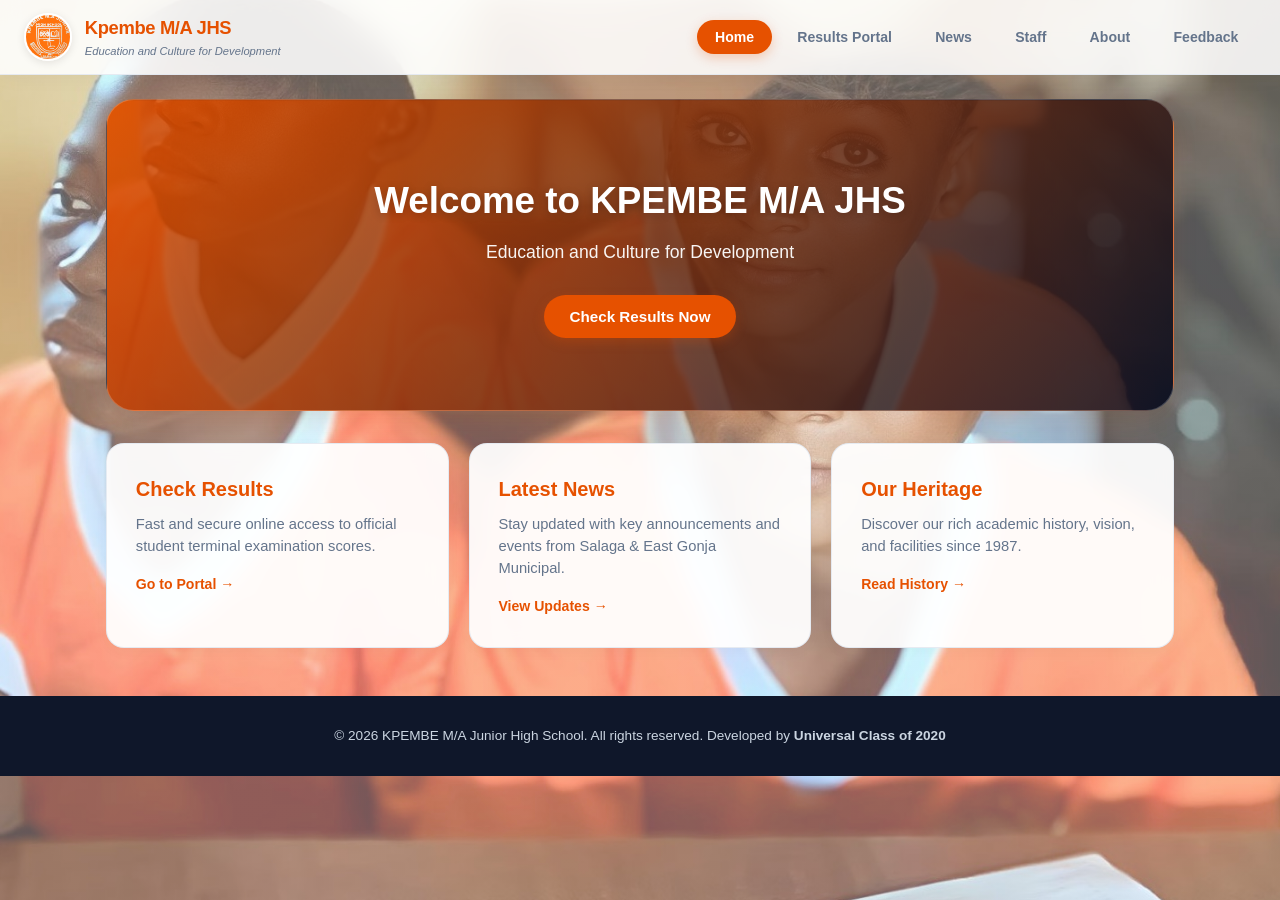
==== commit 60495dd3: "Update index.html" ====
--- a/index.html
+++ b/index.html
@@ -5,20 +5,20 @@
   <meta name="viewport" content="width=device-width, initial-scale=1.0, maximum-scale=1.0, user-scalable=no">
   <title>Kpembe M/A Junior High School</title>
   
-  <!-- Preconnect & CDNs -->
+  <!-- Preconnect & Lightning Connections -->
+  <link rel="preconnect" href="https://script.google.com" crossorigin>
+  <link rel="dns-prefetch" href="https://script.google.com">
   <link rel="preconnect" href="https://cdnjs.cloudflare.com">
+  
   <link rel="stylesheet" href="style.css">
   <link rel="manifest" href="manifest.json">
   <script src="https://cdnjs.cloudflare.com/ajax/libs/html2pdf.js/0.10.1/html2pdf.bundle.min.js"></script>
 </head>
 <body>
 
-  <!-- ================================================================= -->
-  <!-- FLOATING SIDE INSTALL WIDGET (WHATSAPP STYLE POSITIONING)        -->
-  <!-- ================================================================= -->
+  <!-- FLOATING SIDE INSTALL WIDGET -->
   <div id="pwaBanner" class="pwa-floating-widget" style="display: none;">
     <div class="pwa-widget-content">
-      <!-- You can swap the icon below with an image if preferred -->
       <span class="pwa-widget-icon">📱</span>
       <div class="pwa-widget-text">
         <strong>Install App</strong>
@@ -32,11 +32,7 @@
   <!-- Main Header -->
   <header>
     <div class="brand">
-      <!-- =============================================================== -->
-      <!-- MAIN SCHOOL LOGO                                                -->
-      <!-- Default image set to logo.png with standard fallback            -->
-      <!-- =============================================================== -->
-      <img src="logo.png" onerror="this.onerror=null; this.src='https://via.placeholder.com/60/E65100/FFFFFF?text=KPM';" alt="Kpembe Logo" class="zoomable school-logo">
+      <img src="logo.png" onerror="this.onerror=null; this.src='https://via.placeholder.com/60/E65100/FFFFFF?text=KPM';" alt="Kpembe Logo" class="zoomable school-logo" title="Click to view photo">
       
       <div class="brand-text">
         <h1>Kpembe M/A JHS</h1>
@@ -128,11 +124,7 @@
         <div id="reportContainer" style="display:none;" class="results-card">
           <div id="pdfContent">
             <div class="results-header">
-              <!-- =============================================================== -->
-              <!-- REPORT CARD HEADER LOGO                                         -->
-              <!-- Uses logo.png in the printed PDF report card header             -->
-              <!-- =============================================================== -->
-              <img src="logo.png" onerror="this.onerror=null; this.src='https://via.placeholder.com/60/E65100/FFFFFF?text=KPM';" alt="School Logo" class="report-logo">
+              <img src="logo.png" onerror="this.onerror=null; this.src='https://via.placeholder.com/60/E65100/FFFFFF?text=KPM';" alt="School Logo" class="report-logo zoomable" title="Click to view photo">
               
               <h2>KPEMBE M/A JUNIOR HIGH SCHOOL</h2>
               <p>Salaga - East Gonja Municipal | Motto: Education and Culture for Development</p>
@@ -141,16 +133,16 @@
             
             <div id="studentDetails"></div>
             
+            <p style="font-size:0.78rem; color:var(--muted-text); text-align:right; margin-bottom:0.4rem;">👉 Swipe/Scroll sideways to view full table</p>
             <div class="table-responsive">
               <table id="resultsTable">
                 <thead>
                   <tr>
                     <th>Subject</th>
-                    <th>C.A. (30%)</th>
+                    <th>Class score (30%)</th>
                     <th>Exams (70%)</th>
                     <th>Total (100%)</th>
                     <th>Grade</th>
-                    <th>Interpretation</th>
                     <th>Remarks</th>
                   </tr>
                 </thead>
@@ -159,7 +151,7 @@
             </div>
             <div id="summaryDetails"></div>
           </div>
-          <button id="downloadPdfBtn" class="btn" style="margin-top: 1.5rem; width: 100%;">📥 Download PDF Report</button>
+          <button id="downloadPdfBtn" class="btn" style="margin-top: 1.5rem; width: 100%;">Download Results</button>
         </div>
       </section>
     </div>
@@ -198,14 +190,17 @@
             <h4>Our History</h4>
             <p>KPEMBE M/A Junior High School was established in 1987 with the mission to provide quality education to the children of Kpembe and surrounding communities. Over the years, we have grown to become one of the most respected educational institutions in the region.</p>
           </div>
+<br><br>
           <div>
             <h4>Our Mission</h4>
             <p>To provide holistic education that develops students academically, morally, and socially, preparing them to become responsible citizens and leaders of tomorrow.</p>
           </div>
+<br><br>
           <div>
             <h4>Our Vision</h4>
             <p>To be a center of academic excellence that nurtures talents and potentials of students for national and global impact.</p>
           </div>
+<br><br>
           <div>
             <h4>Our Facilities</h4>
             <ul class="styled-list">
@@ -254,9 +249,12 @@
     </button>
   </div>
 
-  <!-- Lightbox Modal for Images -->
+  <!-- Lightbox Modal for Images with Close Hint -->
   <div id="lightbox" class="lightbox">
-    <img id="lightboxImg" src="" alt="Zoomed View">
+    <div class="lightbox-wrapper">
+      <img id="lightboxImg" src="" alt="Zoomed View">
+      <p class="lightbox-hint">Tap anywhere to close</p>
+    </div>
   </div>
 
   <footer>
--- a/style.css
+++ b/style.css
@@ -24,21 +24,17 @@
   -webkit-tap-highlight-color: transparent;
 }
 
-/* ===================================================================== */
-/* WEBSITE BACKGROUND IMAGE & COLOR SETTINGS                            */
-/* To update the background image, keep 'background.png' in the same   */
-/* folder or replace the URL path below.                                 */
-/* ===================================================================== */
 body {
   background-color: var(--light-bg);
-  background-image: linear-gradient(rgba(248, 250, 252, 0.92), rgba(248, 250, 252, 0.92)), url('background.png');
+  /* White overlay opacity reduced to 0.35 to clarify the main background image */
+  background-image: linear-gradient(rgba(248, 250, 252, 0.35), rgba(248, 250, 252, 0.35)), url('background.png');
   background-size: cover;
   background-position: center;
   background-attachment: fixed;
   background-repeat: no-repeat;
   color: var(--dark-text);
   line-height: 1.6;
-  padding-bottom: 75px; /* Space for mobile nav */
+  padding-bottom: 75px;
 }
 
 /* Scrollbar Styling */
@@ -53,9 +49,7 @@
   border-radius: 4px;
 }
 
-/* ===================================================================== */
-/* FLOATING SIDE PWA INSTALL WIDGET (WHATSAPP-STYLE SIDEBAR POSITIONING) */
-/* ===================================================================== */
+/* FLOATING PWA INSTALL WIDGET */
 .pwa-floating-widget {
   position: fixed;
   right: 15px;
@@ -65,7 +59,7 @@
 }
 
 .pwa-widget-content {
-  background: #075E54; /* Classic WhatsApp dark teal accent */
+  background: #075E54;
   background: linear-gradient(135deg, #0f766e, #075E54);
   color: #ffffff;
   padding: 0.6rem 0.9rem;
@@ -96,7 +90,7 @@
 }
 
 .pwa-widget-btn {
-  background: #25D366 !important; /* WhatsApp Green */
+  background: #25D366 !important;
   color: #052e16 !important;
   font-weight: 800 !important;
   border-radius: 20px !important;
@@ -145,9 +139,7 @@
   gap: 0.8rem;
 }
 
-/* ===================================================================== */
-/* LOGO STYLING                                                          */
-/* ===================================================================== */
+/* LOGO & CLICKABLE PHOTO STYLING */
 .school-logo {
   height: 48px;
   width: 48px;
@@ -156,10 +148,11 @@
   box-shadow: 0 2px 8px rgba(0, 0, 0, 0.1);
   border: 2px solid white;
   transition: transform 0.3s ease;
+  cursor: pointer;
 }
 
 .school-logo:hover {
-  transform: scale(1.05);
+  transform: scale(1.08);
 }
 
 .report-logo {
@@ -168,6 +161,39 @@
   border-radius: 50%;
   object-fit: cover;
   margin-bottom: 0.5rem;
+  cursor: pointer;
+}
+
+.zoomable {
+  cursor: zoom-in;
+  transition: transform 0.2s ease, filter 0.2s ease;
+}
+
+.zoomable:hover {
+  filter: brightness(1.05);
+  transform: scale(1.02);
+}
+
+/* Photo Hint Badge Overlay */
+.img-preview-container {
+  overflow: hidden;
+  border-radius: var(--radius-sm);
+}
+
+.photo-hint-badge {
+  position: absolute;
+  bottom: 8px;
+  right: 8px;
+  background: rgba(15, 23, 42, 0.75);
+  color: #ffffff;
+  font-size: 0.68rem;
+  padding: 0.25rem 0.55rem;
+  border-radius: 20px;
+  backdrop-filter: blur(4px);
+  pointer-events: none;
+  font-weight: 600;
+  letter-spacing: 0.02em;
+  box-shadow: 0 2px 6px rgba(0,0,0,0.2);
 }
 
 .brand-text h1 {
@@ -216,7 +242,8 @@
 /* Hero Section */
 .hero {
   position: relative;
-  background: linear-gradient(135deg, rgba(230, 81, 0, 0.88), rgba(15, 23, 42, 0.88)), url('https://images.unsplash.com/photo-1509062522246-3755977927d7?auto=format&fit=crop&w=1200&q=80');
+  /* Updated to use local background.png with the gradient overlay */
+  background: linear-gradient(135deg, rgba(230, 81, 0, 0.88), rgba(15, 23, 42, 0.88)), url('background.png');
   background-size: cover;
   background-position: center;
   color: white;
@@ -331,6 +358,21 @@
   box-shadow: 0 6px 16px rgba(230, 81, 0, 0.35);
 }
 
+/* SPINNER STYLING FOR BUTTON */
+.spinner {
+  width: 18px;
+  height: 18px;
+  border: 2px solid rgba(255, 255, 255, 0.3);
+  border-radius: 50%;
+  border-top-color: #ffffff;
+  animation: spin 0.6s linear infinite;
+  display: inline-block;
+}
+
+@keyframes spin {
+  to { transform: rotate(360deg); }
+}
+
 .form-group {
   margin-bottom: 1.2rem;
 }
@@ -360,7 +402,7 @@
   box-shadow: 0 0 0 4px rgba(230, 81, 0, 0.1);
 }
 
-/* Results Display */
+/* Results Display & Fully Visible Table System */
 .results-card {
   background: white;
   border-radius: var(--radius-md);
@@ -368,6 +410,7 @@
   box-shadow: var(--shadow-md);
   margin-top: 1.5rem;
   border: 2px solid var(--light-orange);
+  width: 100%;
 }
 
 .results-header {
@@ -383,9 +426,11 @@
 }
 
 .table-responsive {
+  width: 100%;
   overflow-x: auto;
   border-radius: var(--radius-sm);
   border: 1px solid #E2E8F0;
+  margin-bottom: 1rem;
 }
 
 table {
@@ -398,6 +443,7 @@
   text-align: left;
   font-size: 0.88rem;
   border-bottom: 1px solid #E2E8F0;
+  white-space: normal;
 }
 
 th {
@@ -475,15 +521,27 @@
   left: 0;
   width: 100%;
   height: 100%;
-  background: rgba(0, 0, 0, 0.85);
+  background: rgba(0, 0, 0, 0.88);
   justify-content: center;
   align-items: center;
+  cursor: zoom-out;
+}
+
+.lightbox-wrapper {
+  text-align: center;
 }
 
 .lightbox img {
-  max-width: 90%;
-  max-height: 90%;
+  max-width: 90vw;
+  max-height: 80vh;
   border-radius: var(--radius-sm);
+  box-shadow: 0 10px 30px rgba(0,0,0,0.5);
+}
+
+.lightbox-hint {
+  color: rgba(255, 255, 255, 0.7);
+  font-size: 0.8rem;
+  margin-top: 0.8rem;
 }
 
 /* Footer */
@@ -514,6 +572,13 @@
     bottom: 75px;
     right: 10px;
   }
+  .results-card {
+    padding: 1rem;
+  }
+  th, td {
+    padding: 8px;
+    font-size: 0.8rem;
+  }
   body {
     padding-bottom: 80px;
   }
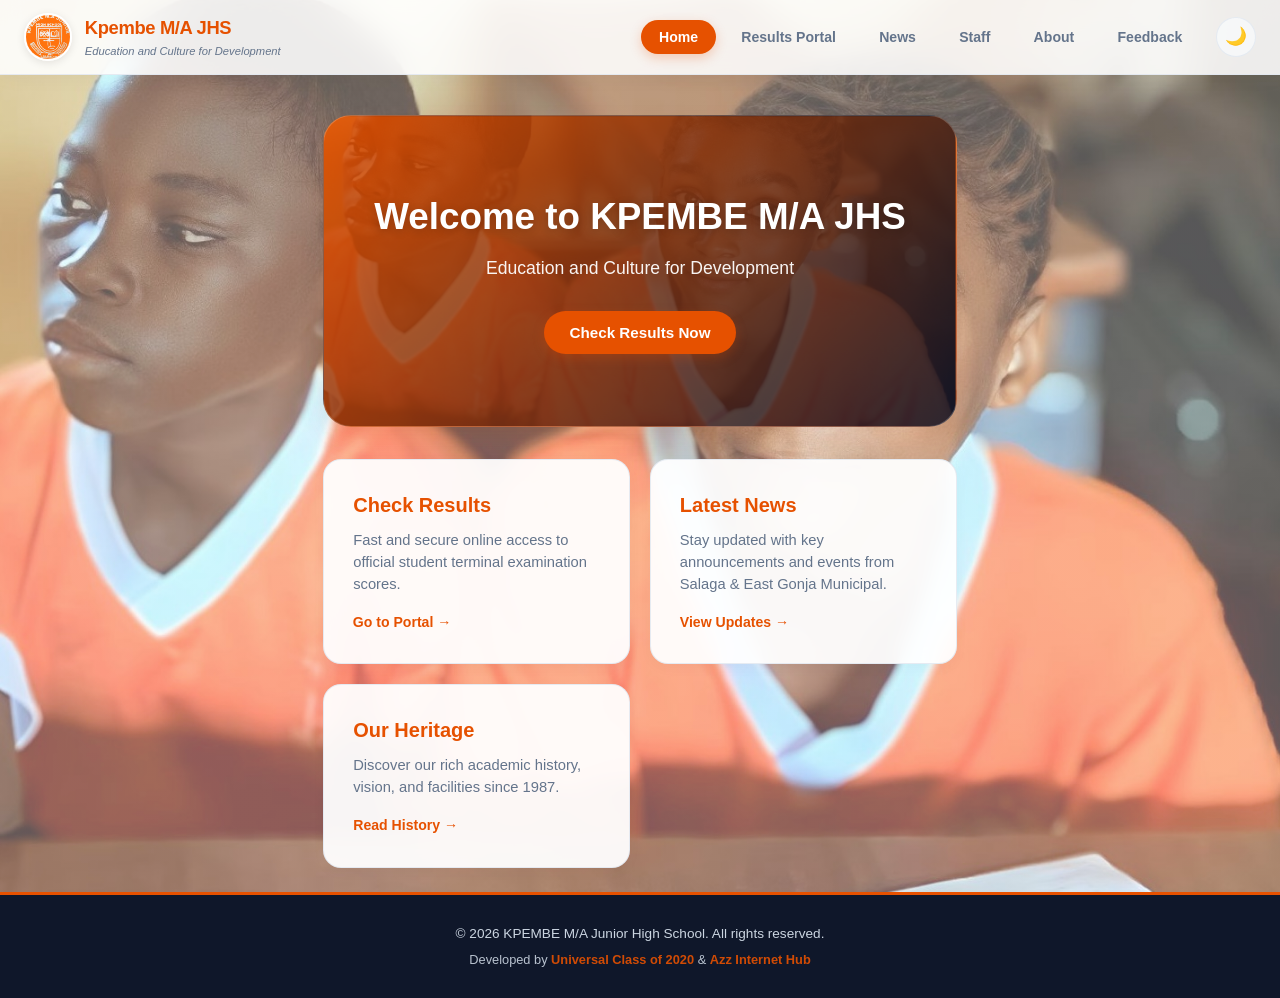
==== commit 8272a488: "Update index.html" ====
--- a/index.html
+++ b/index.html
@@ -5,7 +5,7 @@
   <meta name="viewport" content="width=device-width, initial-scale=1.0, maximum-scale=1.0, user-scalable=no">
   <title>Kpembe M/A Junior High School</title>
   
-  <!-- Preconnect & Lightning Connections -->
+  <!-- Preconnect & Connections -->
   <link rel="preconnect" href="https://script.google.com" crossorigin>
   <link rel="dns-prefetch" href="https://script.google.com">
   <link rel="preconnect" href="https://cdnjs.cloudflare.com">
@@ -16,7 +16,7 @@
 </head>
 <body>
 
-  <!-- FLOATING SIDE INSTALL WIDGET -->
+  <!-- FLOATING SIDE INSTALL WIDGET (PWA Icons Kept) -->
   <div id="pwaBanner" class="pwa-floating-widget" style="display: none;">
     <div class="pwa-widget-content">
       <span class="pwa-widget-icon">📱</span>
@@ -39,16 +39,24 @@
         <p>Education and Culture for Development</p>
       </div>
     </div>
-    <nav class="desktop-nav">
-      <ul>
-        <li><button class="nav-tab active" data-target="homeTab">Home</button></li>
-        <li><button class="nav-tab" data-target="resultsTab">Results Portal</button></li>
-        <li><button class="nav-tab" data-target="newsTab">News</button></li>
-        <li><button class="nav-tab" data-target="staffTab">Staff</button></li>
-        <li><button class="nav-tab" data-target="aboutTab">About</button></li>
-        <li><button class="nav-tab" data-target="feedbackTab">Feedback</button></li>
-      </ul>
-    </nav>
+
+    <div class="header-right">
+      <nav class="desktop-nav">
+        <ul>
+          <li><button class="nav-tab active" data-target="homeTab">Home</button></li>
+          <li><button class="nav-tab" data-target="resultsTab">Results Portal</button></li>
+          <li><button class="nav-tab" data-target="newsTab">News</button></li>
+          <li><button class="nav-tab" data-target="staffTab">Staff</button></li>
+          <li><button class="nav-tab" data-target="aboutTab">About</button></li>
+          <li><button class="nav-tab" data-target="feedbackTab">Feedback</button></li>
+        </ul>
+      </nav>
+
+      <!-- Theme Switcher Toggle -->
+      <button id="themeToggleBtn" class="theme-toggle-btn" aria-label="Toggle Mode">
+        <span class="theme-icon">🌙</span>
+      </button>
+    </div>
   </header>
 
   <main class="container">
@@ -133,7 +141,7 @@
             
             <div id="studentDetails"></div>
             
-            <p style="font-size:0.78rem; color:var(--muted-text); text-align:right; margin-bottom:0.4rem;">👉 Swipe/Scroll sideways to view full table</p>
+            <p style="font-size:0.78rem; color:var(--muted-text); text-align:right; margin-bottom:0.4rem;">Swipe/Scroll sideways to view full table</p>
             <div class="table-responsive">
               <table id="resultsTable">
                 <thead>
@@ -190,17 +198,14 @@
             <h4>Our History</h4>
             <p>KPEMBE M/A Junior High School was established in 1987 with the mission to provide quality education to the children of Kpembe and surrounding communities. Over the years, we have grown to become one of the most respected educational institutions in the region.</p>
           </div>
-<br><br>
           <div>
             <h4>Our Mission</h4>
             <p>To provide holistic education that develops students academically, morally, and socially, preparing them to become responsible citizens and leaders of tomorrow.</p>
           </div>
-<br><br>
           <div>
             <h4>Our Vision</h4>
             <p>To be a center of academic excellence that nurtures talents and potentials of students for national and global impact.</p>
           </div>
-<br><br>
           <div>
             <h4>Our Facilities</h4>
             <ul class="styled-list">
@@ -249,7 +254,7 @@
     </button>
   </div>
 
-  <!-- Lightbox Modal for Images with Close Hint -->
+  <!-- Lightbox Modal for Images -->
   <div id="lightbox" class="lightbox">
     <div class="lightbox-wrapper">
       <img id="lightboxImg" src="" alt="Zoomed View">
@@ -257,8 +262,14 @@
     </div>
   </div>
 
+  <!-- Updated Footer Component -->
   <footer>
-    <p>&copy; 2026 KPEMBE M/A Junior High School. All rights reserved. Developed by <strong>Universal Class of 2020</strong></p>
+    <div class="footer-content">
+      <p>&copy; 2026 KPEMBE M/A Junior High School. All rights reserved.</p>
+      <p class="developer-credit">
+        Developed by <strong>Universal Class of 2020</strong> & <strong>Azz Internet Hub</strong>
+      </p>
+    </div>
   </footer>
 
   <script src="app.js"></script>
--- a/style.css
+++ b/style.css
@@ -1,4 +1,4 @@
-/* MODERN DESIGN SYSTEM - KPEMBE M/A JHS */
+/* MODERN DESIGN SYSTEM WITH LIGHT/DARK MODE - KPEMBE M/A JHS */
 :root {
   --primary-orange: #E65100;
   --secondary-orange: #FF7043;
@@ -9,11 +9,34 @@
   --card-bg: rgba(255, 255, 255, 0.94);
   --glass-bg: rgba(255, 255, 255, 0.88);
   --glass-border: rgba(226, 232, 240, 0.85);
+  --input-bg: rgba(248, 250, 252, 0.8);
+  --input-border: #E2E8F0;
   --shadow-sm: 0 4px 14px rgba(0, 0, 0, 0.03);
   --shadow-md: 0 12px 30px -5px rgba(230, 81, 0, 0.12), 0 8px 15px -6px rgba(0, 0, 0, 0.04);
   --radius-sm: 12px;
   --radius-md: 18px;
   --radius-lg: 28px;
+  --footer-bg: #0F172A;
+  --footer-text: #CBD5E1;
+}
+
+/* Dark Mode Variables */
+[data-theme="dark"] {
+  --primary-orange: #FF7043;
+  --secondary-orange: #FF8A65;
+  --light-orange: #3E2723;
+  --dark-text: #F1F5F9;
+  --muted-text: #94A3B8;
+  --light-bg: #090D16;
+  --card-bg: rgba(15, 23, 42, 0.92);
+  --glass-bg: rgba(15, 23, 42, 0.88);
+  --glass-border: rgba(51, 65, 85, 0.8);
+  --input-bg: rgba(30, 41, 59, 0.8);
+  --input-border: #334155;
+  --shadow-sm: 0 4px 14px rgba(0, 0, 0, 0.3);
+  --shadow-md: 0 12px 30px -5px rgba(0, 0, 0, 0.5);
+  --footer-bg: #030712;
+  --footer-text: #94A3B8;
 }
 
 * {
@@ -26,7 +49,6 @@
 
 body {
   background-color: var(--light-bg);
-  /* White overlay opacity reduced to 0.35 to clarify the main background image */
   background-image: linear-gradient(rgba(248, 250, 252, 0.35), rgba(248, 250, 252, 0.35)), url('background.png');
   background-size: cover;
   background-position: center;
@@ -34,7 +56,18 @@
   background-repeat: no-repeat;
   color: var(--dark-text);
   line-height: 1.6;
-  padding-bottom: 75px;
+  display: flex;
+  flex-direction: column;
+  min-height: 100vh;
+  transition: background-color 0.3s ease, color 0.3s ease;
+}
+
+[data-theme="dark"] body {
+  background-image: linear-gradient(rgba(9, 13, 22, 0.85), rgba(9, 13, 22, 0.85)), url('background.png');
+}
+
+main.container {
+  flex: 1 0 auto;
 }
 
 /* Scrollbar Styling */
@@ -42,14 +75,14 @@
   width: 8px;
 }
 ::-webkit-scrollbar-track {
-  background: #f1f1f1;
+  background: var(--light-bg);
 }
 ::-webkit-scrollbar-thumb {
   background: var(--secondary-orange);
   border-radius: 4px;
 }
 
-/* FLOATING PWA INSTALL WIDGET */
+/* FLOATING PWA INSTALL WIDGET (PWA Icons Kept) */
 .pwa-floating-widget {
   position: fixed;
   right: 15px;
@@ -59,16 +92,16 @@
 }
 
 .pwa-widget-content {
-  background: #075E54;
-  background: linear-gradient(135deg, #0f766e, #075E54);
+  background: #0f172a;
+  background: linear-gradient(135deg, #1e293b, #0f172a);
   color: #ffffff;
   padding: 0.6rem 0.9rem;
   border-radius: 30px;
   display: flex;
   align-items: center;
   gap: 0.6rem;
-  box-shadow: 0 8px 24px rgba(0, 0, 0, 0.22);
-  border: 1px solid rgba(255, 255, 255, 0.2);
+  box-shadow: 0 8px 24px rgba(0, 0, 0, 0.35);
+  border: 1px solid rgba(255, 255, 255, 0.25);
   backdrop-filter: blur(8px);
 }
 
@@ -78,35 +111,38 @@
 
 .pwa-widget-text strong {
   display: block;
-  font-size: 0.78rem;
+  font-size: 0.82rem;
   line-height: 1.1;
-  color: #a7f3d0;
+  color: #ffffff;
+  font-weight: 700;
 }
 
 .pwa-widget-text p {
-  font-size: 0.68rem;
-  opacity: 0.9;
+  font-size: 0.75rem;
+  color: #fb923c;
+  font-weight: 600;
+  opacity: 1;
   white-space: nowrap;
 }
 
 .pwa-widget-btn {
-  background: #25D366 !important;
-  color: #052e16 !important;
+  background: #e65100 !important;
+  color: #ffffff !important;
   font-weight: 800 !important;
   border-radius: 20px !important;
-  padding: 0.3rem 0.75rem !important;
+  padding: 0.35rem 0.8rem !important;
   font-size: 0.75rem !important;
   box-shadow: none !important;
 }
 
 .pwa-widget-btn:hover {
-  background: #34d399 !important;
+  background: #ff7043 !important;
 }
 
 .pwa-widget-close {
   background: none;
   border: none;
-  color: rgba(255, 255, 255, 0.7);
+  color: rgba(255, 255, 255, 0.85);
   font-size: 1.2rem;
   cursor: pointer;
   padding: 0 0.2rem;
@@ -139,7 +175,33 @@
   gap: 0.8rem;
 }
 
-/* LOGO & CLICKABLE PHOTO STYLING */
+.header-right {
+  display: flex;
+  align-items: center;
+  gap: 1rem;
+}
+
+/* Theme Switcher Toggle */
+.theme-toggle-btn {
+  background: var(--input-bg);
+  border: 1px solid var(--glass-border);
+  color: var(--dark-text);
+  width: 40px;
+  height: 40px;
+  border-radius: 50%;
+  display: flex;
+  align-items: center;
+  justify-content: center;
+  cursor: pointer;
+  font-size: 1.1rem;
+  transition: all 0.25s ease;
+}
+
+.theme-toggle-btn:hover {
+  transform: scale(1.08);
+  border-color: var(--primary-orange);
+}
+
 .school-logo {
   height: 48px;
   width: 48px;
@@ -174,28 +236,6 @@
   transform: scale(1.02);
 }
 
-/* Photo Hint Badge Overlay */
-.img-preview-container {
-  overflow: hidden;
-  border-radius: var(--radius-sm);
-}
-
-.photo-hint-badge {
-  position: absolute;
-  bottom: 8px;
-  right: 8px;
-  background: rgba(15, 23, 42, 0.75);
-  color: #ffffff;
-  font-size: 0.68rem;
-  padding: 0.25rem 0.55rem;
-  border-radius: 20px;
-  backdrop-filter: blur(4px);
-  pointer-events: none;
-  font-weight: 600;
-  letter-spacing: 0.02em;
-  box-shadow: 0 2px 6px rgba(0,0,0,0.2);
-}
-
 .brand-text h1 {
   font-size: 1.15rem;
   color: var(--primary-orange);
@@ -242,7 +282,6 @@
 /* Hero Section */
 .hero {
   position: relative;
-  /* Updated to use local background.png with the gradient overlay */
   background: linear-gradient(135deg, rgba(230, 81, 0, 0.88), rgba(15, 23, 42, 0.88)), url('background.png');
   background-size: cover;
   background-position: center;
@@ -388,9 +427,10 @@
 .form-group input, .form-group select, .form-group textarea {
   width: 100%;
   padding: 0.85rem 1rem;
-  border: 1.5px solid #E2E8F0;
+  border: 1.5px solid var(--input-border);
   border-radius: var(--radius-sm);
-  background: rgba(248, 250, 252, 0.8);
+  background: var(--input-bg);
+  color: var(--dark-text);
   font-size: 0.95rem;
   transition: all 0.2s ease;
 }
@@ -398,13 +438,12 @@
 .form-group input:focus, .form-group select:focus, .form-group textarea:focus {
   outline: none;
   border-color: var(--primary-orange);
-  background: white;
   box-shadow: 0 0 0 4px rgba(230, 81, 0, 0.1);
 }
 
-/* Results Display & Fully Visible Table System */
+/* Results Display & Table System */
 .results-card {
-  background: white;
+  background: var(--card-bg);
   border-radius: var(--radius-md);
   padding: 1.8rem;
   box-shadow: var(--shadow-md);
@@ -429,7 +468,7 @@
   width: 100%;
   overflow-x: auto;
   border-radius: var(--radius-sm);
-  border: 1px solid #E2E8F0;
+  border: 1px solid var(--input-border);
   margin-bottom: 1rem;
 }
 
@@ -442,7 +481,7 @@
   padding: 12px 14px;
   text-align: left;
   font-size: 0.88rem;
-  border-bottom: 1px solid #E2E8F0;
+  border-bottom: 1px solid var(--input-border);
   white-space: normal;
 }
 
@@ -491,7 +530,7 @@
 /* Skeleton Loading Effect */
 .skeleton-card {
   height: 180px;
-  background: linear-gradient(90deg, #f0f0f0 25%, #e0e0e0 50%, #f0f0f0 75%);
+  background: linear-gradient(90deg, var(--input-bg) 25%, var(--glass-border) 50%, var(--input-bg) 75%);
   background-size: 200% 100%;
   animation: loading 1.5s infinite;
   border-radius: var(--radius-md);
@@ -544,14 +583,41 @@
   margin-top: 0.8rem;
 }
 
-/* Footer */
+/* FOOTER - CLEAN STATIC DESIGN WITH NAV CLEARANCE */
 footer {
-  background: var(--dark-text);
-  color: #CBD5E1;
+  background: var(--footer-bg);
+  color: var(--footer-text);
   text-align: center;
-  padding: 1.8rem;
-  margin-top: 3rem;
+  padding: 1.8rem 1rem;
+  margin-top: auto;
   font-size: 0.85rem;
+  border-top: 3px solid var(--primary-orange);
+  position: relative;
+  z-index: 10;
+  transition: background 0.3s ease, color 0.3s ease;
+}
+
+.footer-content {
+  max-width: 800px;
+  margin: 0 auto;
+  display: flex;
+  flex-direction: column;
+  gap: 0.4rem;
+}
+
+footer p {
+  margin: 0;
+  line-height: 1.5;
+}
+
+footer strong {
+  color: var(--primary-orange);
+  font-weight: 700;
+}
+
+.developer-credit {
+  font-size: 0.8rem;
+  opacity: 0.9;
 }
 
 /* Responsive Overrides */
@@ -569,7 +635,7 @@
     font-size: 0.95rem;
   }
   .pwa-floating-widget {
-    bottom: 75px;
+    bottom: 80px;
     right: 10px;
   }
   .results-card {
@@ -579,7 +645,13 @@
     padding: 8px;
     font-size: 0.8rem;
   }
+  
+  /* Clearance so fixed bottom mobile navbar never covers footer content */
   body {
-    padding-bottom: 80px;
-  }
-}
+    padding-bottom: 0; 
+  }
+  
+  footer {
+    padding-bottom: 85px; /* Sits completely above mobile nav bar */
+  }
+}
